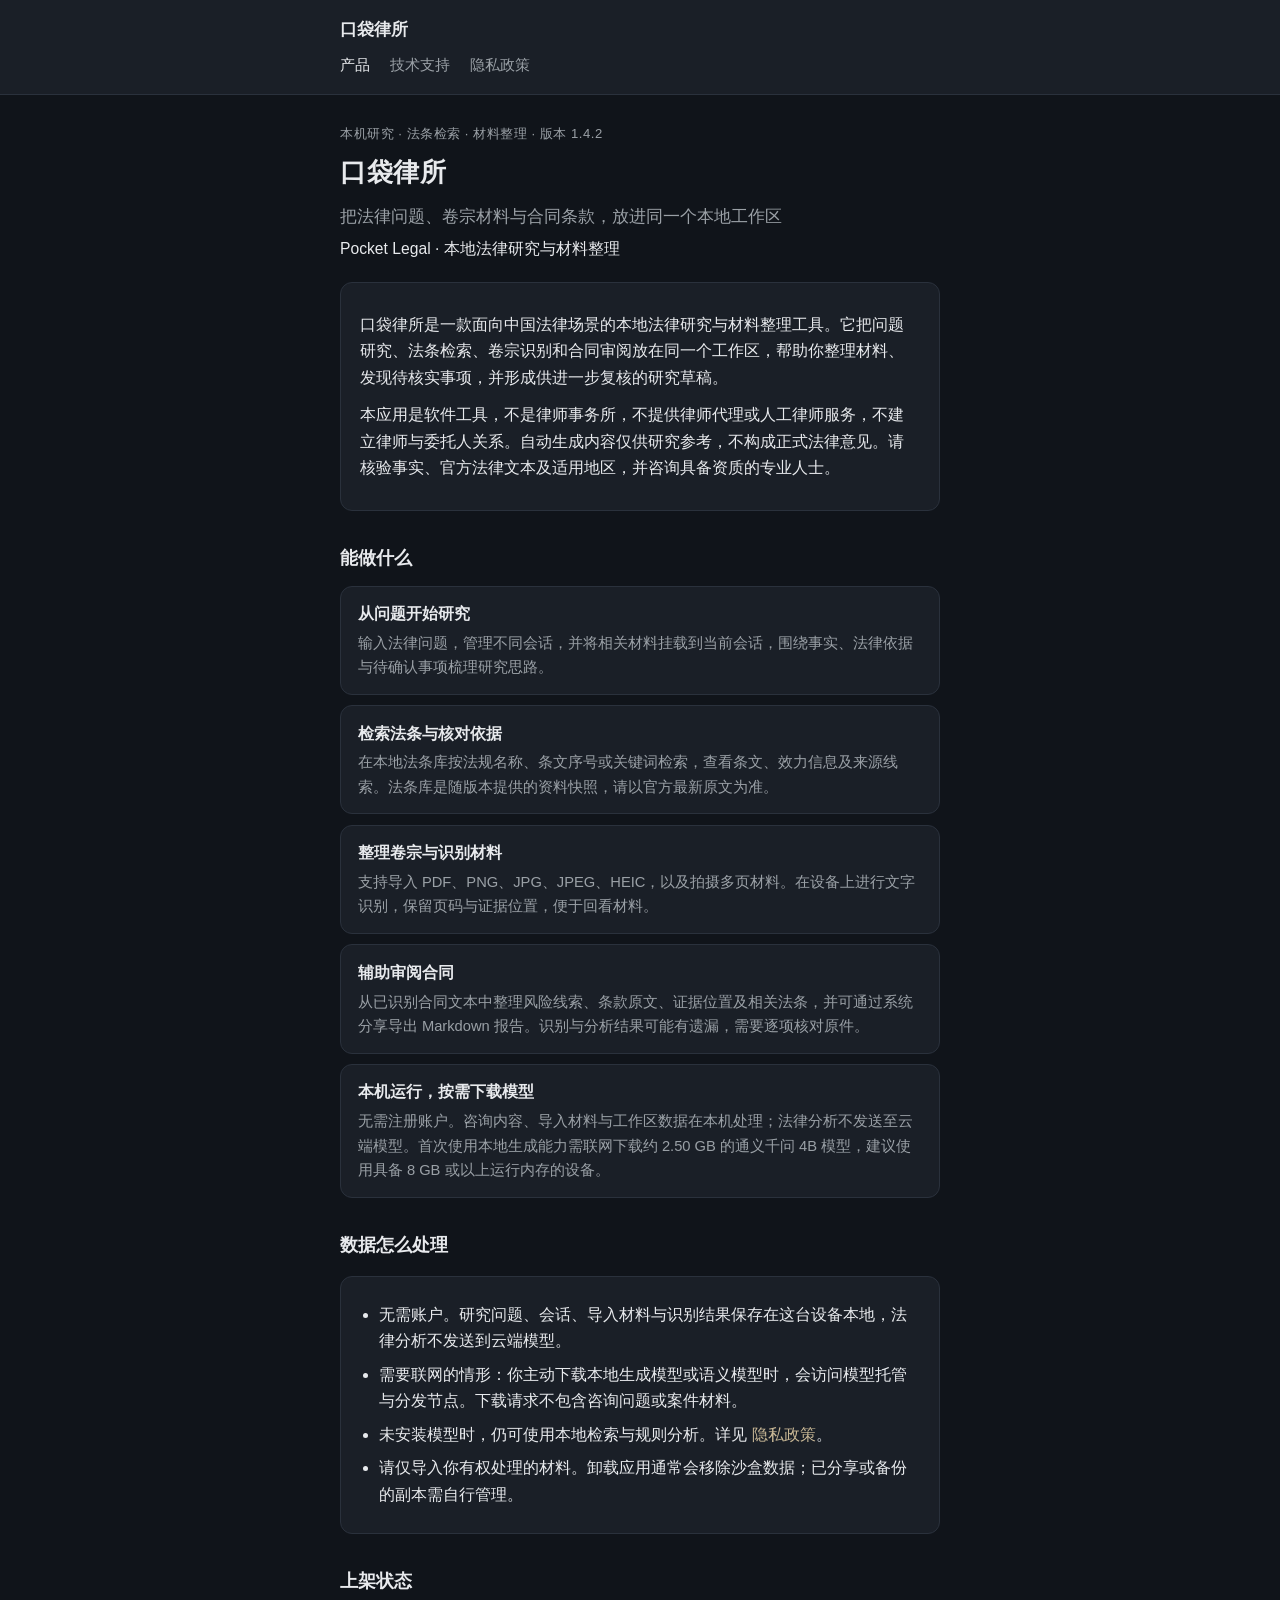
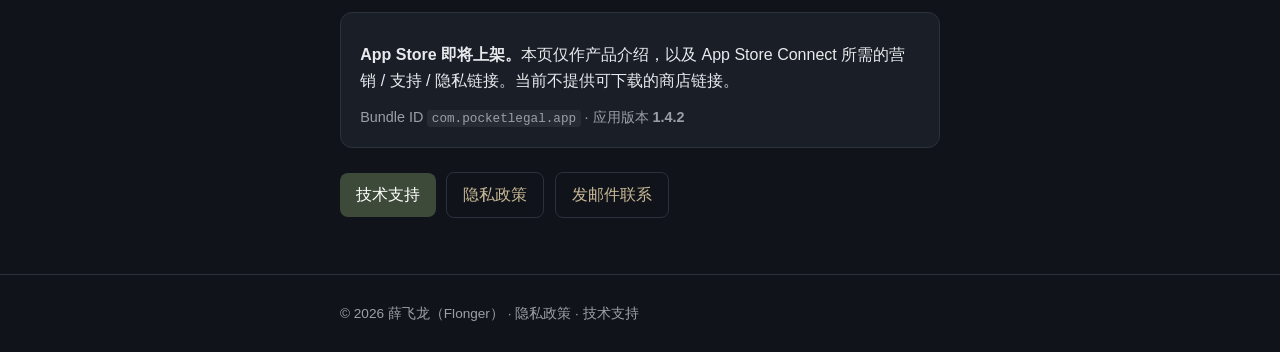
==== index.html @ 06efd1f5 "Add 口袋律所 product, support, and privacy GitHub Pages site" ====
<!DOCTYPE html>
<html lang="zh-Hans">
<head>
  <meta charset="utf-8">
  <meta name="viewport" content="width=device-width, initial-scale=1">
  <title>口袋律所 — 本地法律研究与材料整理</title>
  <meta name="description" content="口袋律所是一款面向中国法律场景的本地法律研究与材料整理工具。问题研究、法条检索、卷宗识别与合同审阅在本机完成。不注册、不把法律分析发送到云端模型。">
  <link rel="canonical" href="https://blog.flonger.com/pocketlegal-site/">
  <link rel="stylesheet" href="styles.css">
</head>
<body>
  <header>
    <div class="inner">
      <a class="brand" href="./">口袋律所</a>
      <nav>
        <a href="./" aria-current="page">产品</a>
        <a href="support/">技术支持</a>
        <a href="privacy/">隐私政策</a>
      </nav>
    </div>
  </header>
  <main>
    <p class="eyebrow">本机研究 · 法条检索 · 材料整理 · 版本 1.4.2</p>
    <h1>口袋律所</h1>
    <p class="lead">把法律问题、卷宗材料与合同条款，放进同一个本地工作区</p>
    <p class="subtitle">Pocket Legal · 本地法律研究与材料整理</p>

    <div class="card">
      <p>口袋律所是一款面向中国法律场景的本地法律研究与材料整理工具。它把问题研究、法条检索、卷宗识别和合同审阅放在同一个工作区，帮助你整理材料、发现待核实事项，并形成供进一步复核的研究草稿。</p>
      <p>本应用是软件工具，不是律师事务所，不提供律师代理或人工律师服务，不建立律师与委托人关系。自动生成内容仅供研究参考，不构成正式法律意见。请核验事实、官方法律文本及适用地区，并咨询具备资质的专业人士。</p>
    </div>

    <h2>能做什么</h2>
    <ul class="features">
      <li>
        <strong>从问题开始研究</strong>
        <span>输入法律问题，管理不同会话，并将相关材料挂载到当前会话，围绕事实、法律依据与待确认事项梳理研究思路。</span>
      </li>
      <li>
        <strong>检索法条与核对依据</strong>
        <span>在本地法条库按法规名称、条文序号或关键词检索，查看条文、效力信息及来源线索。法条库是随版本提供的资料快照，请以官方最新原文为准。</span>
      </li>
      <li>
        <strong>整理卷宗与识别材料</strong>
        <span>支持导入 PDF、PNG、JPG、JPEG、HEIC，以及拍摄多页材料。在设备上进行文字识别，保留页码与证据位置，便于回看材料。</span>
      </li>
      <li>
        <strong>辅助审阅合同</strong>
        <span>从已识别合同文本中整理风险线索、条款原文、证据位置及相关法条，并可通过系统分享导出 Markdown 报告。识别与分析结果可能有遗漏，需要逐项核对原件。</span>
      </li>
      <li>
        <strong>本机运行，按需下载模型</strong>
        <span>无需注册账户。咨询内容、导入材料与工作区数据在本机处理；法律分析不发送至云端模型。首次使用本地生成能力需联网下载约 2.50 GB 的通义千问 4B 模型，建议使用具备 8 GB 或以上运行内存的设备。</span>
      </li>
    </ul>

    <h2>数据怎么处理</h2>
    <div class="card">
      <ul class="plain">
        <li>无需账户。研究问题、会话、导入材料与识别结果保存在这台设备本地，法律分析不发送到云端模型。</li>
        <li>需要联网的情形：你主动下载本地生成模型或语义模型时，会访问模型托管与分发节点。下载请求不包含咨询问题或案件材料。</li>
        <li>未安装模型时，仍可使用本地检索与规则分析。详见 <a href="privacy/">隐私政策</a>。</li>
        <li>请仅导入你有权处理的材料。卸载应用通常会移除沙盒数据；已分享或备份的副本需自行管理。</li>
      </ul>
    </div>

    <h2>上架状态</h2>
    <div class="card">
      <p><strong>App Store 即将上架。</strong>本页仅作产品介绍，以及 App Store Connect 所需的营销 / 支持 / 隐私链接。当前不提供可下载的商店链接。</p>
      <p class="muted-inline">Bundle ID <code>com.pocketlegal.app</code> · 应用版本 <strong>1.4.2</strong></p>
    </div>

    <div class="cta-row">
      <a class="cta" href="support/">技术支持</a>
      <a class="cta cta-secondary" href="privacy/">隐私政策</a>
      <a class="cta cta-secondary" href="mailto:xue@flonger.com?subject=%E5%8F%A3%E8%A2%8B%E5%BE%8B%E6%89%80%20%E6%8A%80%E6%9C%AF%E6%94%AF%E6%8C%81">发邮件联系</a>
    </div>
  </main>
  <footer>
    <div class="inner">
      <p>© 2026 薛飞龙（Flonger） · <a href="privacy/">隐私政策</a> · <a href="support/">技术支持</a></p>
    </div>
  </footer>
</body>
</html>
---- styles.css ----
:root {
  --bg: #10141a;
  --surface: #1a1f27;
  --text: #e8eaed;
  --muted: #9aa0a6;
  --accent: #c9b896;
  --border: #2a313c;
  --max: 40rem;
}
* { box-sizing: border-box; }
html { color-scheme: dark; }
body {
  margin: 0;
  font-family: -apple-system, BlinkMacSystemFont, "Segoe UI", "PingFang SC", "Hiragino Sans GB", "Microsoft YaHei", sans-serif;
  background: var(--bg);
  color: var(--text);
  line-height: 1.65;
  font-size: 16px;
}
a { color: var(--accent); text-decoration: none; }
a:hover { text-decoration: underline; }
header {
  border-bottom: 1px solid var(--border);
  background: var(--surface);
}
header .inner, main, footer .inner {
  max-width: var(--max);
  margin: 0 auto;
  padding: 1rem 1.25rem;
}
header .brand {
  font-weight: 600;
  color: var(--text);
  font-size: 1.05rem;
}
nav {
  display: flex;
  flex-wrap: wrap;
  gap: 0.75rem 1.25rem;
  margin-top: 0.6rem;
  font-size: 0.92rem;
}
nav a { color: var(--muted); }
nav a[aria-current="page"] { color: var(--text); font-weight: 500; }
main { padding-top: 1.75rem; padding-bottom: 3rem; }
h1 {
  font-size: 1.65rem;
  margin: 0 0 0.5rem;
  letter-spacing: 0.02em;
}
h2 {
  font-size: 1.15rem;
  margin: 1.75rem 0 0.6rem;
  padding-top: 0.25rem;
}
h3 {
  font-size: 1.02rem;
  margin: 1.25rem 0 0.45rem;
}
.eyebrow {
  color: var(--muted);
  font-size: 0.82rem;
  letter-spacing: 0.04em;
  margin: 0 0 0.45rem;
  text-transform: none;
}
.lead { color: var(--muted); margin: 0 0 0.35rem; font-size: 1.05rem; }
.subtitle {
  margin: 0 0 1.25rem;
  color: var(--text);
  font-size: 0.98rem;
  font-weight: 500;
}
.meta {
  color: var(--muted);
  font-size: 0.9rem;
  margin: 0 0 1.5rem;
  padding: 0.85rem 1rem;
  background: var(--surface);
  border: 1px solid var(--border);
  border-radius: 10px;
}
.meta div { margin: 0.15rem 0; }
.muted-inline {
  color: var(--muted);
  font-size: 0.9rem;
  margin: 0.5rem 0 0;
}
p { margin: 0.7rem 0; }
ul { padding-left: 1.25rem; margin: 0.6rem 0; }
li { margin: 0.35rem 0; }
ul.plain {
  list-style: disc;
  padding-left: 1.2rem;
  margin: 0;
}
ul.plain li { margin: 0.45rem 0; }
.card {
  background: var(--surface);
  border: 1px solid var(--border);
  border-radius: 12px;
  padding: 1.1rem 1.2rem;
  margin: 1rem 0;
}
.card-title {
  margin-top: 0;
  margin-bottom: 0.5rem;
  padding-top: 0;
}
.features {
  list-style: none;
  padding: 0;
  margin: 0.75rem 0 0;
  display: grid;
  gap: 0.65rem;
}
.features li {
  margin: 0;
  background: var(--surface);
  border: 1px solid var(--border);
  border-radius: 12px;
  padding: 0.9rem 1.05rem;
  display: grid;
  gap: 0.25rem;
}
.features strong {
  font-size: 0.98rem;
  font-weight: 600;
}
.features span {
  color: var(--muted);
  font-size: 0.92rem;
}
.cta-row {
  display: flex;
  flex-wrap: wrap;
  gap: 0.65rem;
  margin: 1.5rem 0 0.5rem;
  align-items: center;
}
.cta {
  display: inline-block;
  margin-top: 0.5rem;
  padding: 0.55rem 1rem;
  background: #3d4a3a;
  color: #fff !important;
  border-radius: 8px;
  text-decoration: none !important;
  font-weight: 500;
}
.cta-row .cta { margin-top: 0; }
.cta:hover { background: #4d5d4a; }
.cta-secondary {
  background: transparent;
  color: var(--accent) !important;
  border: 1px solid var(--border);
}
.cta-secondary:hover {
  background: rgba(201, 184, 150, 0.08);
  border-color: #3a4550;
}
.faq {
  display: grid;
  gap: 0.55rem;
  margin: 0.75rem 0 1rem;
}
.faq details {
  background: var(--surface);
  border: 1px solid var(--border);
  border-radius: 12px;
  padding: 0.15rem 0;
}
.faq summary {
  cursor: pointer;
  list-style: none;
  padding: 0.85rem 1.05rem;
  font-weight: 500;
}
.faq summary::-webkit-details-marker { display: none; }
.faq summary::after {
  content: "+";
  float: right;
  color: var(--muted);
  font-weight: 400;
}
.faq details[open] summary::after { content: "–"; }
.faq details > *:not(summary) {
  padding: 0 1.05rem 0.95rem;
  margin-top: 0;
}
.faq details p:first-of-type { margin-top: 0; }
.faq details ul { margin-top: 0.35rem; }
footer {
  border-top: 1px solid var(--border);
  color: var(--muted);
  font-size: 0.85rem;
}
footer a { color: var(--muted); }
code {
  font-family: ui-monospace, SFMono-Regular, Menlo, Monaco, Consolas, monospace;
  font-size: 0.88em;
  background: rgba(255,255,255,0.06);
  padding: 0.1em 0.35em;
  border-radius: 4px;
}
ol { padding-left: 1.25rem; margin: 0.6rem 0; }
ol li { margin: 0.45rem 0; }
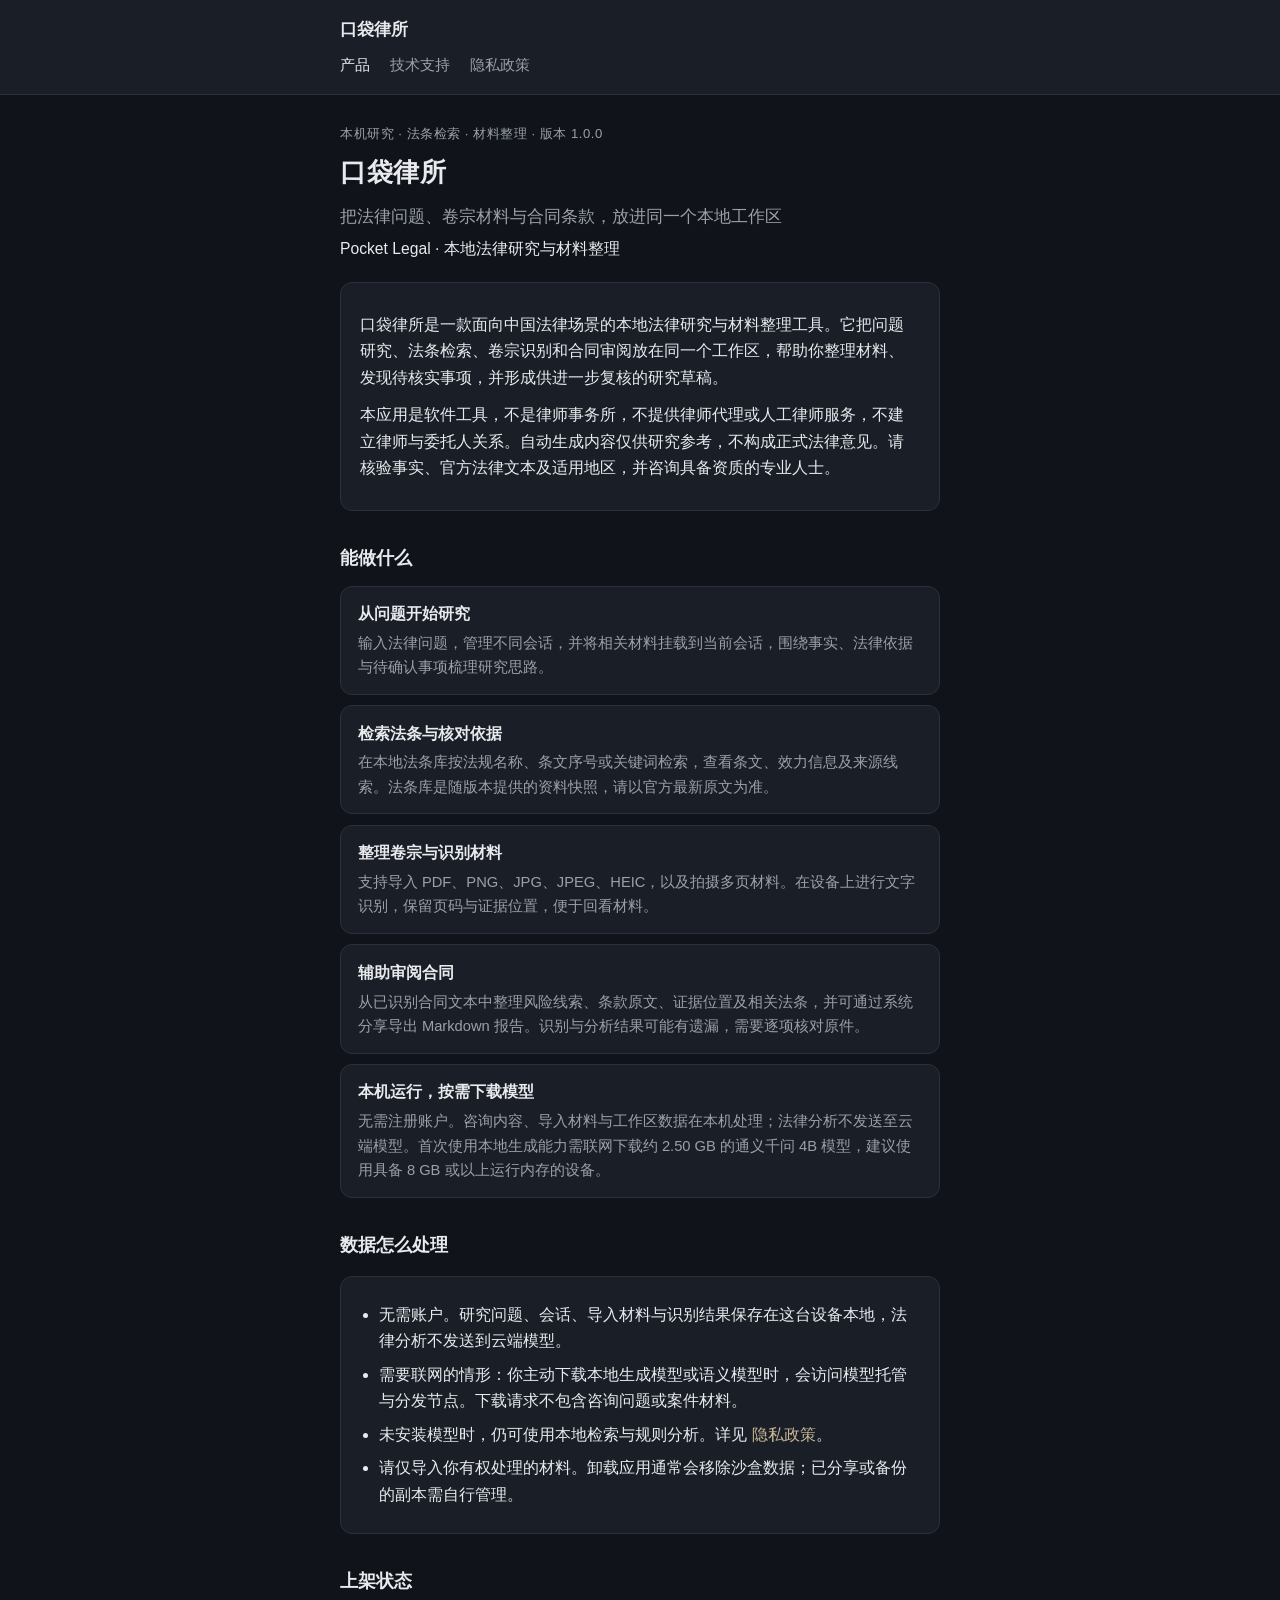
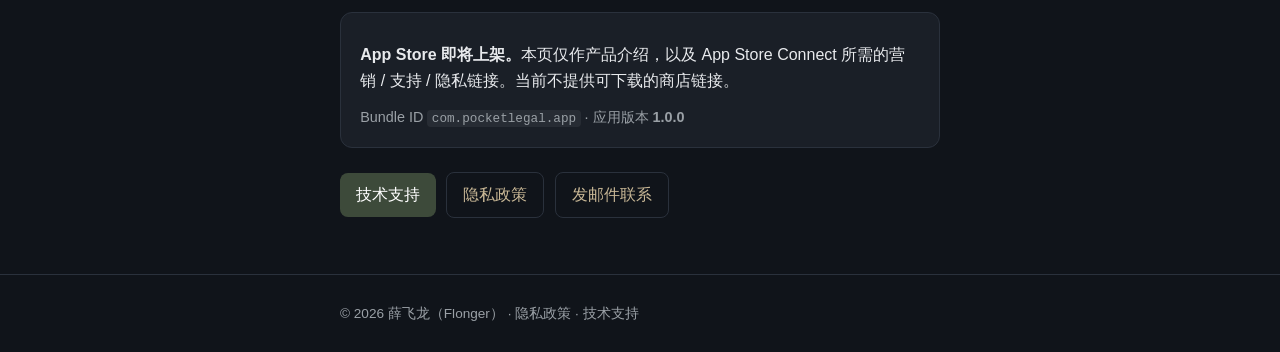
==== commit 7671246f: "Update 口袋律所 site version to 1.0.0 for App Store listing" ====
--- a/index.html
+++ b/index.html
@@ -20,7 +20,7 @@
     </div>
   </header>
   <main>
-    <p class="eyebrow">本机研究 · 法条检索 · 材料整理 · 版本 1.4.2</p>
+    <p class="eyebrow">本机研究 · 法条检索 · 材料整理 · 版本 1.0.0</p>
     <h1>口袋律所</h1>
     <p class="lead">把法律问题、卷宗材料与合同条款，放进同一个本地工作区</p>
     <p class="subtitle">Pocket Legal · 本地法律研究与材料整理</p>
@@ -67,7 +67,7 @@
     <h2>上架状态</h2>
     <div class="card">
       <p><strong>App Store 即将上架。</strong>本页仅作产品介绍，以及 App Store Connect 所需的营销 / 支持 / 隐私链接。当前不提供可下载的商店链接。</p>
-      <p class="muted-inline">Bundle ID <code>com.pocketlegal.app</code> · 应用版本 <strong>1.4.2</strong></p>
+      <p class="muted-inline">Bundle ID <code>com.pocketlegal.app</code> · 应用版本 <strong>1.0.0</strong></p>
     </div>
 
     <div class="cta-row">
